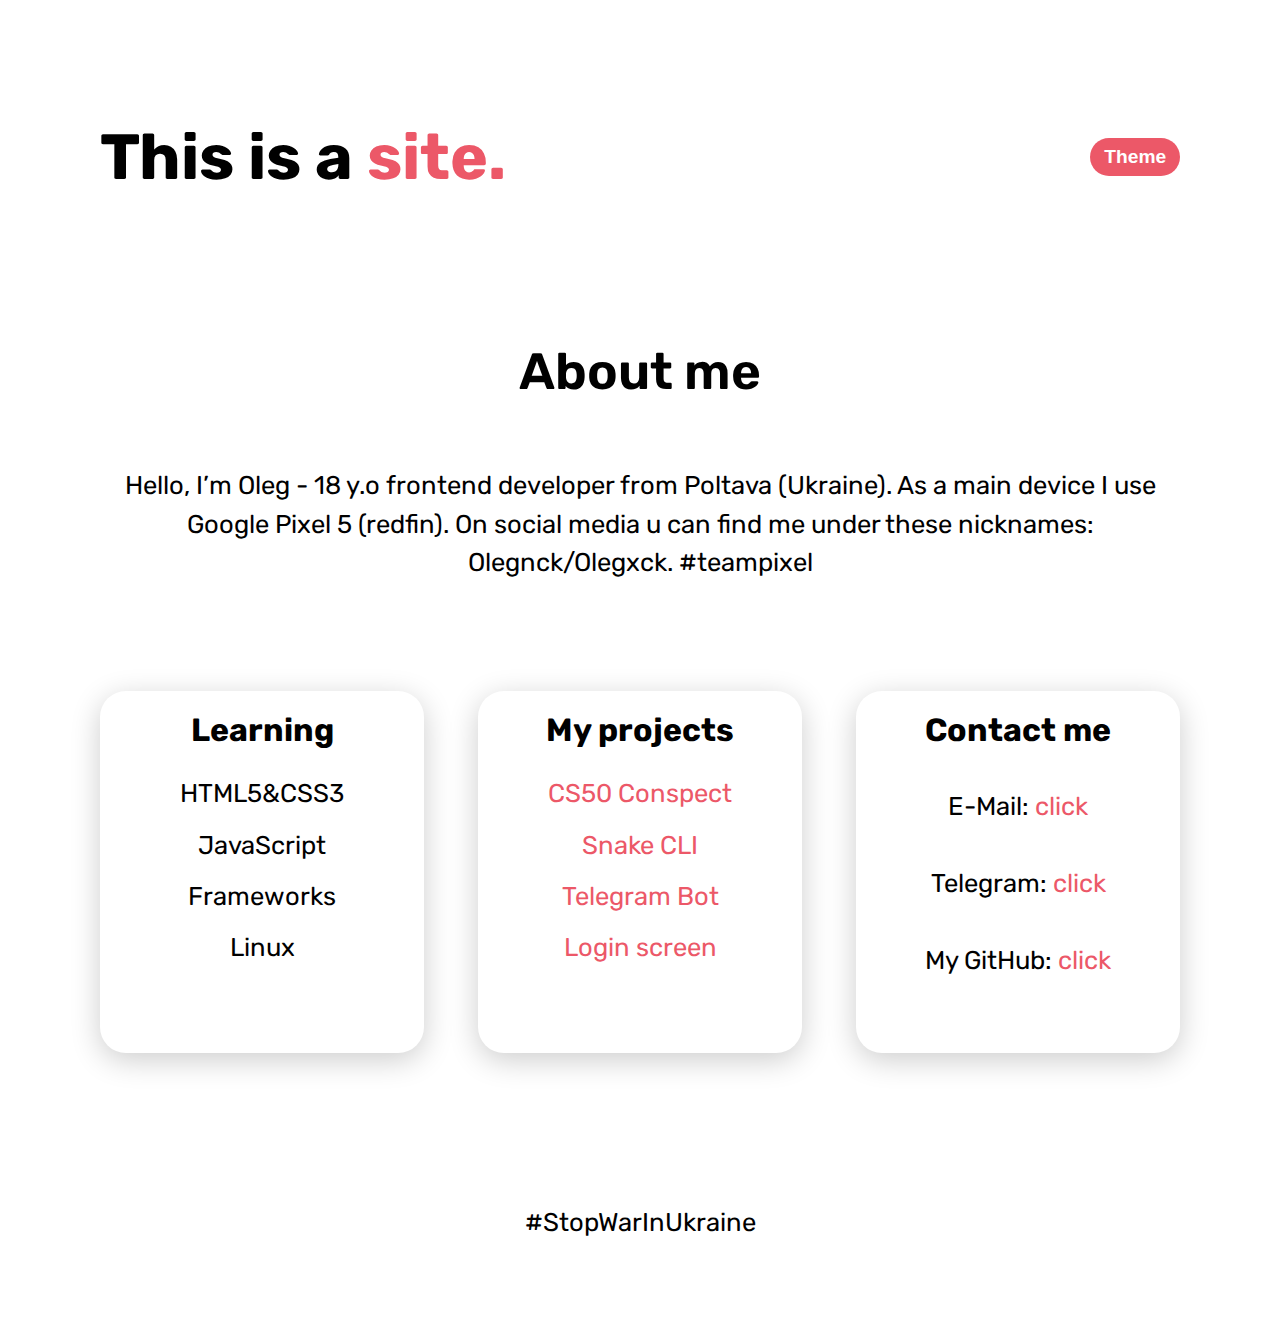
==== index.html @ e95a5b69 "Update index.html" ====
<!DOCTYPE html>
<html lang="en">
  <head>
    <meta charset="UTF-8" />
    <meta http-equiv="X-UA-Compatible" content="IE=edge" />
    <meta name="viewport" content="width=device-width, initial-scale=1.0" />
    <meta name="google-site-verification" content="4fWzYoLE6wLEbWc63FJfe3aUStuzif3n0cmiPHIBUHk" />

    <link rel="stylesheet" type="text/css" href="light.css" id="theme" />

    <title>Olegnck</title>
  </head>

  <body>
    <header class="hdr">
      <h1 class="title">This is a <span>site.</span></h1>
      <button id="switchMode">Theme</button>
    </header>
    <div class="wrapper">
        <div class="card__block">
          <img
            class="card__photo"
            src="https://i.ibb.co/Zd9RrZ0/avatar.jpg"
            alt="Olegxck"
          />
          <section class="card__about">
            <h2 class="card__title">About me</h2>
            <div class="card__text">
              Hello, I’m Oleg - 18 y.o frontend developer from Poltava (Ukraine). 
              As a main device I use Google Pixel 5 (redfin).
              On social media u can find me under these nicknames:
              Olegnck/Olegxck. #teampixel
            </div>
          </section>
          <div class="desc_1">
            <section class="card__learning">
              <h2 class="card__subtitle">Learning</h2>
              <ul class="card__list" id="html">
                <li>HTML5&CSS3</li>
                <li>JavaScript</li>
                <li>Frameworks</li>
                <li>Linux</li>
              </ul>
            </section>

            <section class="card__portfolio">
              <h2 class="card__subtitle">My projects</h2>
              <ul class="card__portfolio-list card__list">
                <li><a class="card__link"
                  target="_blank" href="https://olegnck404.github.io/cs50/idk/index.html">CS50 Conspect</a></li>
                <li><a class="card__link"
                  target="_blank" href="https://github.com/olegnck404/SnakeGame">Snake CLI</a></li>
                <li><a class="card__link"
                  target="_blank" href="https://github.com/olegnck404/telegram-bot-Python">Telegram Bot</a></li>
                <li><a class="card__link"
                  target="_blank" href="https://jsitor.com/esV1aa9Vs">Login screen</a></li>
              </ul>
            </section>
            <section class="card__contact">
              <h2 class="card__subtitle">Contact me</h2>

              <div class="card__text contact-text">
                E-Mail:
                <a
                  class="card__link"
                  target="_blank"
                  href="mailto:olegnckdev@gmail.com"
                  >click</a
                >
              </div>
              <div class="card__text contact-text">
                Telegram:
                <a
                  class="card__link"
                  target="_blank"
                  href="https://t.me/olegnck/"
                  >click</a
                >
              </div>
              <div class="card__text contact-text">
                My GitHub:
                <a
                  class="card__link"
                  target="_blank"
                  href="https://github.com/olegnck404/"
                  >click</a
                >
              </div>
            </section>
          </div>
          <p class="card__text war">#StopWarInUkraine</p>
        </div>
    </div>
    <script src="script.js"></script>
  </body>
</html>
---- light.css ----
@import url('https://fonts.googleapis.com/css2?family=Quicksand:wght@300;400;500;600;700&display=swap');
@import url('https://fonts.googleapis.com/css2?family=Rubik:wght@400;600;700&display=swap');

* {
   box-sizing: border-box;
}

body {
   padding: 0;
   margin: 0;
   background-color: #1c1c1c;
   font-family: 'Quicksand', sans-serif;
   line-height: 2;
   font-size: 20px;
   color: #fff;
}

.title {
   font-size: 40px;
   text-align: center;
}

.card__block {
   width: auto;
   height: auto;
   margin: 40px auto;
   padding: 50px;
   background-color: white;
   border-radius: 40px;
   box-shadow: 0 10px 100px #000;
   color: black;
   padding-bottom: 20px;
}

.card__photo {
   display: block;
   width: 200px;
   height: 200px;
   margin: 0 auto;
   border-radius: 50%;
   box-shadow: 0 0px 40px #000;
}

.card__title {
   font-size: 40px;
   text-align: center;
}

.card__text {
   font-size: 20px;
}


.card__subtitle {
   font-size: 25px;
   text-align: center;
}

.card__list {
   padding-left: 0;
   list-style-position: inside;
   font-size: 20px;
}


.card__link {
   color: #C8C8C8C8;
   text-decoration: none;
}

button {
   border-radius: 40px;
   background-color: #383838;
   color: white;
   border: none;
   height: 28px;
   width: 58px;
   display: block;
   margin: -17px auto;
}

.war {
   margin-top: 150px;
   text-align: center;
}

@media (min-width: 768px) {

   body {
      padding: 50px;
      margin: 0;
      font-family: 'Rubik', sans-serif;
      color: #000;
      background-color: #fff;
   }

   .hdr {
      display: flex;
      justify-content: space-between;
      padding: 0 50px;
   }

   .title {
      font-weight: 700;
      font-size: 5vw;
   }

   .title span {
      color: #EC5868;
   }

   .card__block {
      background-color: #fff;
      border-radius: 40px;
      box-shadow: none;
      color: rgb(0, 0, 0);
      padding-bottom: 0;
      -webkit-border-radius: 40px;
      -moz-border-radius: 40px;
      -ms-border-radius: 40px;
      -o-border-radius: 40px;
      margin-top: 0;
      padding-top: 15px;
   }

   .card__photo {
      display: none;
   }

   .card__title {
      font-weight: 600;
      font-size: 4vw;
   }

   .card__text {
      font-weight: 400;
      font-size: 2vw;
      line-height: 3vw;
      text-align: center;
   }

   .desc_1 {
      margin-top: 110px;
      display: flex;
      justify-content: space-around;

   }

   .card__learning,
   .card__contact,
   .card__portfolio {
      width: 33vw;
      height: auto;
      padding-bottom: 5%;
      box-shadow: 0px 7px 30px rgba(0, 0, 0, 0.2);
      border-radius: 26px;
      -webkit-border-radius: 26px;
      -moz-border-radius: 26px;
      -ms-border-radius: 26px;
      -o-border-radius: 26px;
      font-weight: 400;
      text-align: center;
      color: #000000;
      font-size: 2vw;
      line-height: 4vw;
   }

   .card__learning,
   .card__portfolio {
      margin-right: 5%;
   }

   .card__subtitle {
      font-weight: 700;
      line-height: 24px;
      font-size: 2.5vw;
   }

   .card__list {
      font-weight: 400;
      text-align: center;
      font-size: 2vw;
   }


   .card__link {
      color: #EC5868;
      text-decoration: none;
   }

   button {
      background: #EC5868;
      border-radius: 50px;
      font-weight: 600;
      font-size: 1.5vw;
      line-height: 18px;
      color: #ffffff;
      margin: auto 0;
      width: 7vw;
      height: 3vw;
      text-align: center;
   }

   .war {
      margin-top: 150px;
      text-align: center;
   }

   #html {
      list-style: none;
   }

   .contact-text {
      font-weight: 400;
      text-align: center;
      line-height: 6vw;
   }

   .card__portfolio-list {
      font-weight: 400;
      text-align: center;
      list-style: none;
   }
}
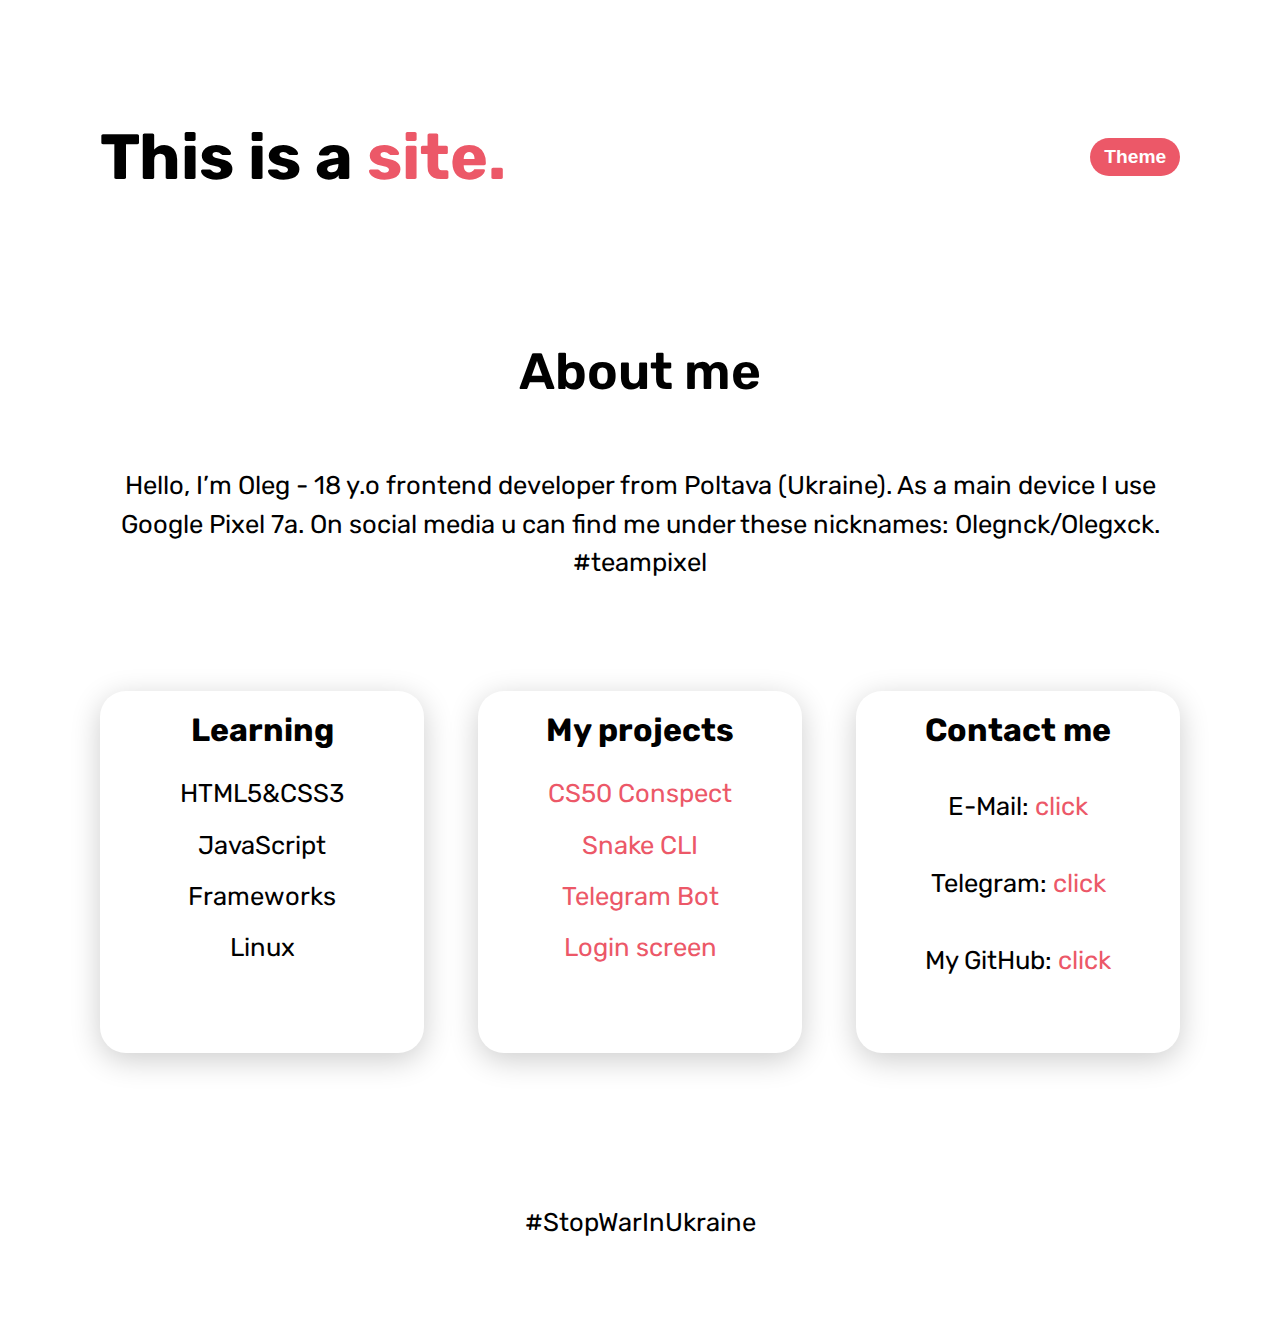
==== commit dad74bf1: "new device" ====
--- a/index.html
+++ b/index.html
@@ -27,7 +27,7 @@
             <h2 class="card__title">About me</h2>
             <div class="card__text">
               Hello, I’m Oleg - 18 y.o frontend developer from Poltava (Ukraine). 
-              As a main device I use Google Pixel 5 (redfin).
+              As a main device I use Google Pixel 7a.
               On social media u can find me under these nicknames:
               Olegnck/Olegxck. #teampixel
             </div>
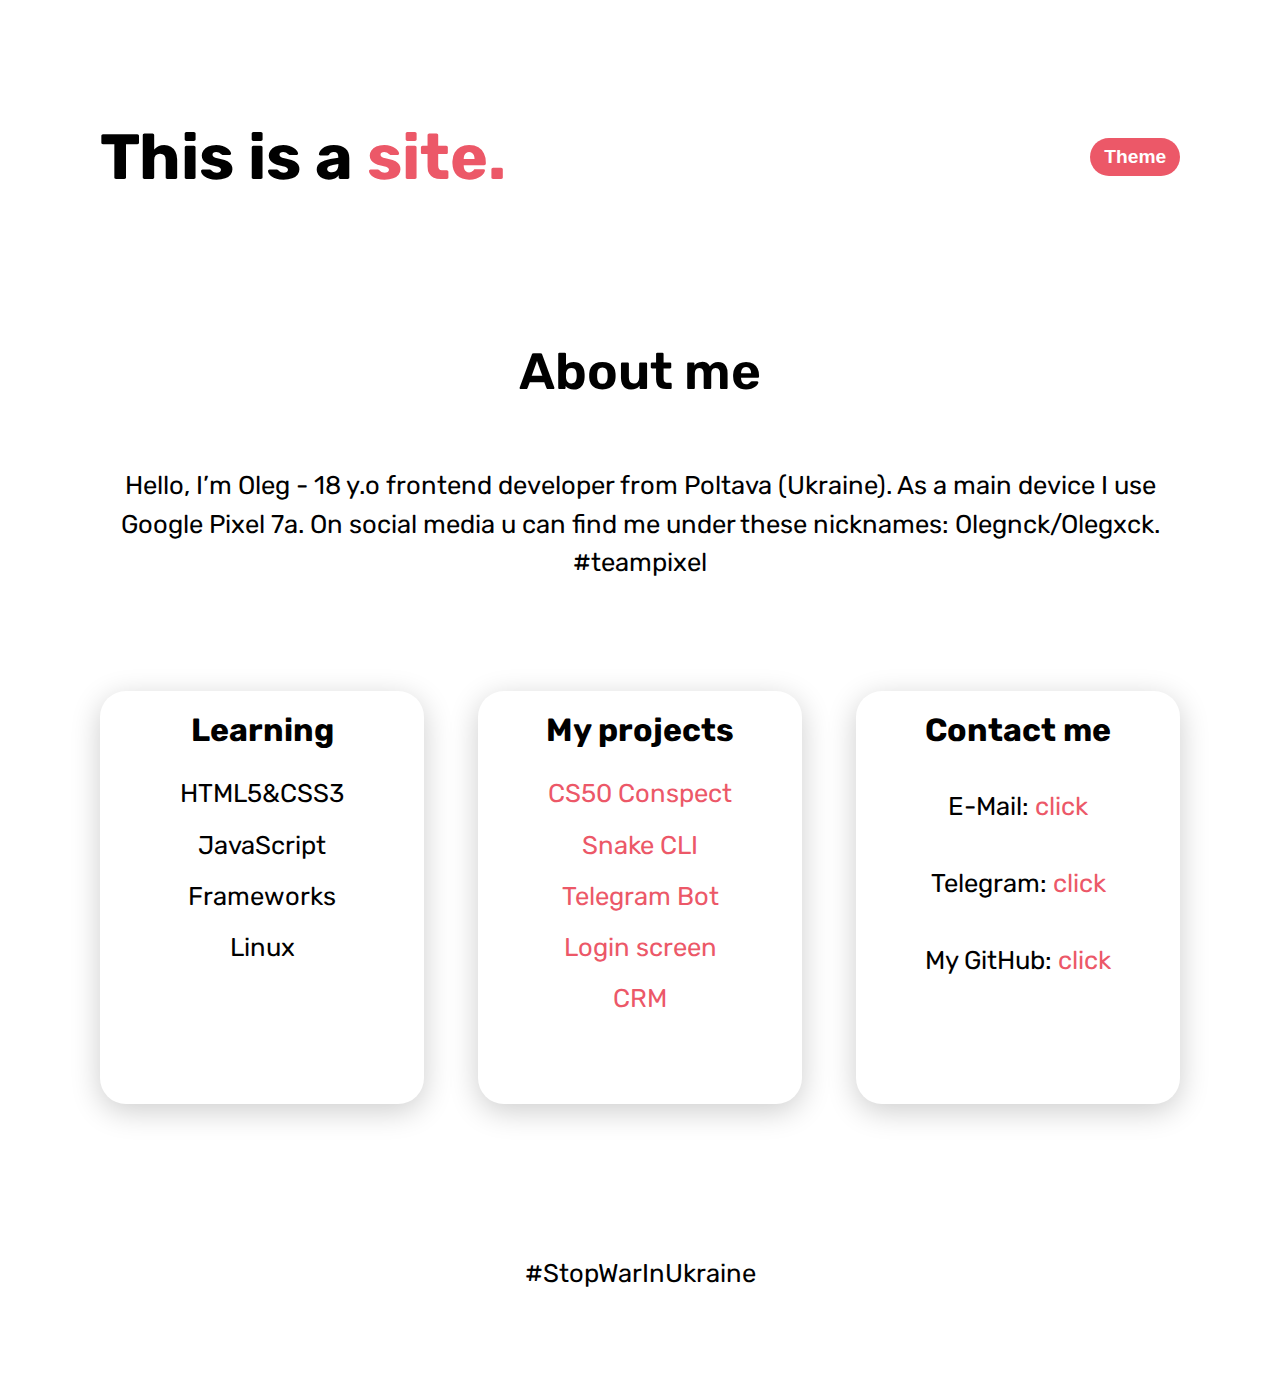
==== commit fe0e2b2a: "Update index.html" ====
--- a/index.html
+++ b/index.html
@@ -54,6 +54,8 @@
                   target="_blank" href="https://github.com/olegnck404/telegram-bot-Python">Telegram Bot</a></li>
                 <li><a class="card__link"
                   target="_blank" href="https://jsitor.com/esV1aa9Vs">Login screen</a></li>
+                <li><a class="card__link"
+                  target="_blank" href="https://olegnck404.github.io/crm/index.html">CRM</a></li>
               </ul>
             </section>
             <section class="card__contact">
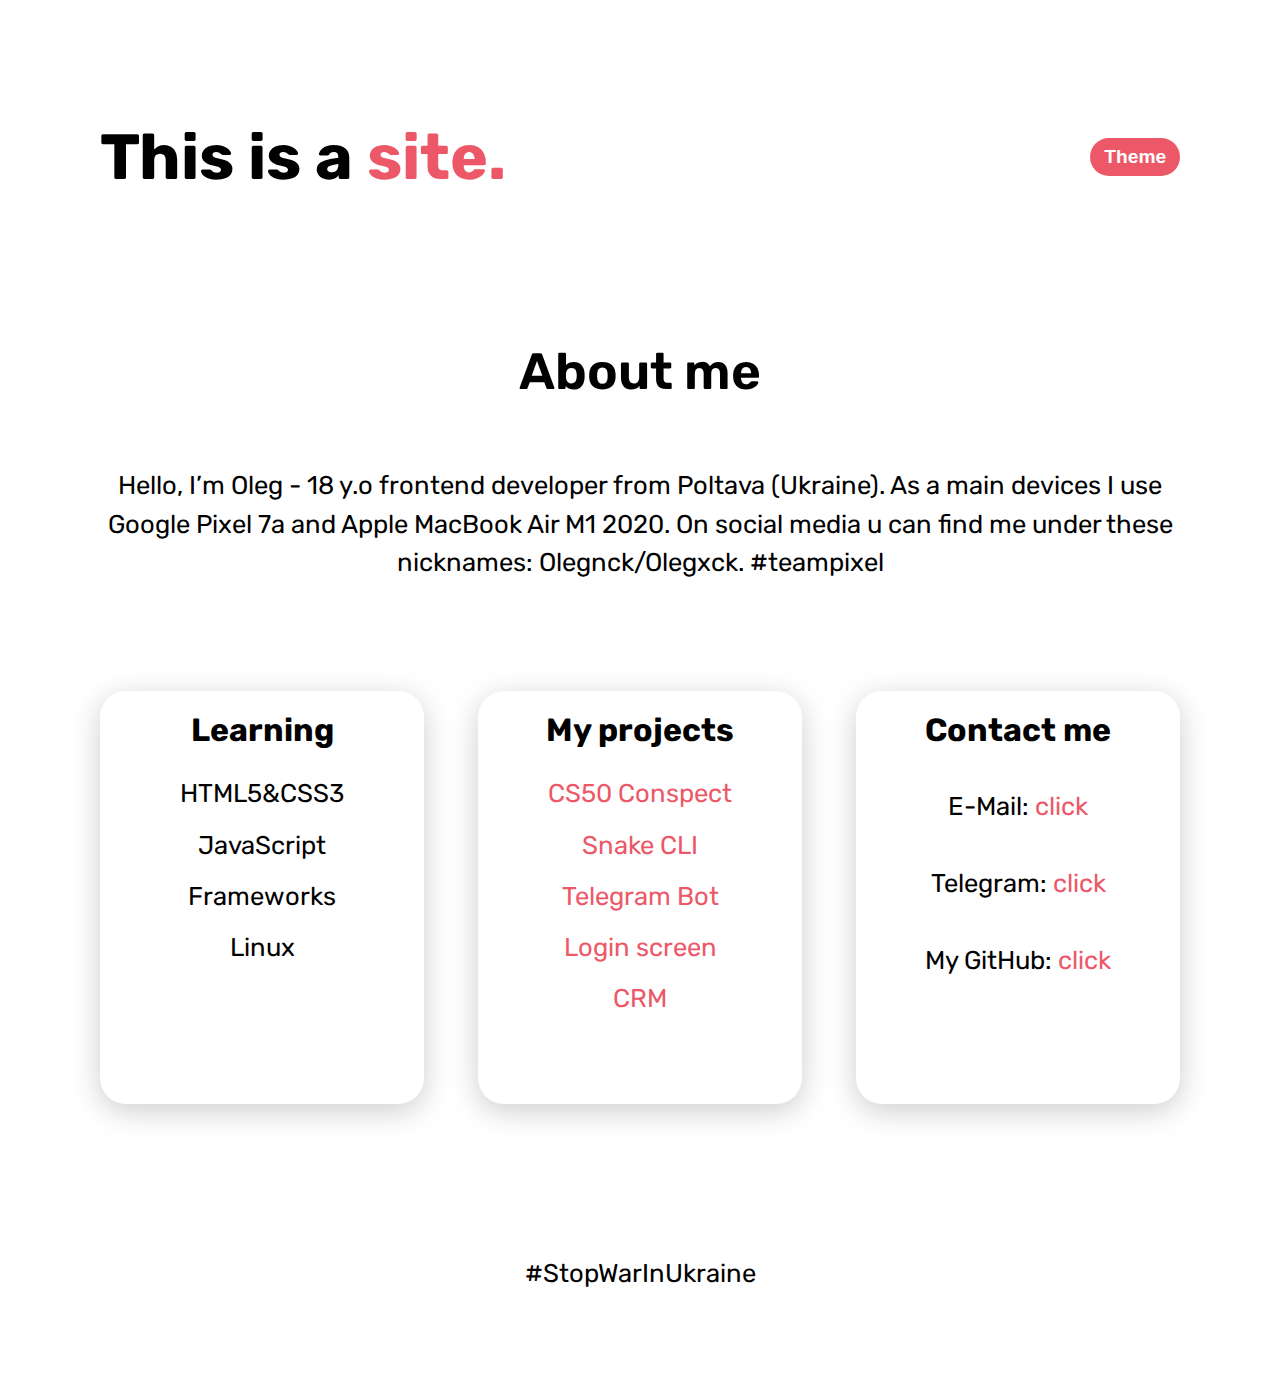
==== commit d680d829: "Update index.html" ====
--- a/index.html
+++ b/index.html
@@ -27,7 +27,7 @@
             <h2 class="card__title">About me</h2>
             <div class="card__text">
               Hello, I’m Oleg - 18 y.o frontend developer from Poltava (Ukraine). 
-              As a main device I use Google Pixel 7a.
+              As a main devices I use Google Pixel 7a and Apple MacBook Air M1 2020.
               On social media u can find me under these nicknames:
               Olegnck/Olegxck. #teampixel
             </div>
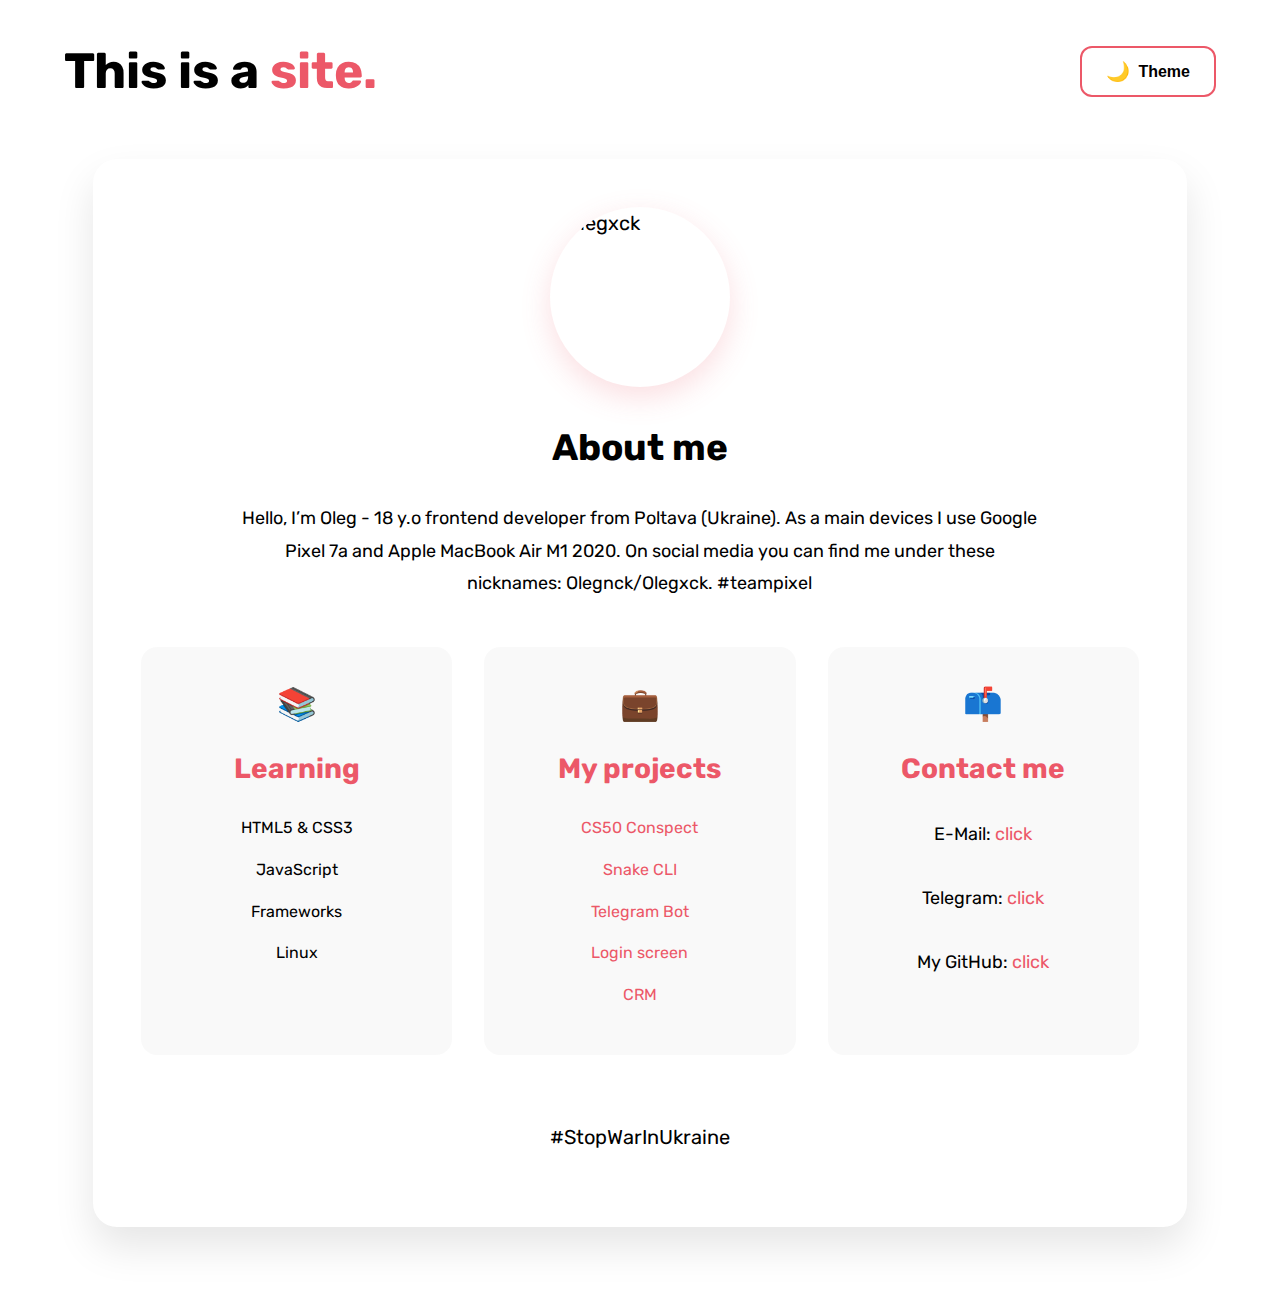
==== commit ce3d5f21: "Add files via upload" ====
--- a/index.html
+++ b/index.html
@@ -17,81 +17,60 @@
       <button id="switchMode">Theme</button>
     </header>
     <div class="wrapper">
-        <div class="card__block">
-          <img
-            class="card__photo"
-            src="https://i.ibb.co/Zd9RrZ0/avatar.jpg"
-            alt="Olegxck"
-          />
-          <section class="card__about">
-            <h2 class="card__title">About me</h2>
-            <div class="card__text">
-              Hello, I’m Oleg - 18 y.o frontend developer from Poltava (Ukraine). 
-              As a main devices I use Google Pixel 7a and Apple MacBook Air M1 2020.
-              On social media u can find me under these nicknames:
-              Olegnck/Olegxck. #teampixel
+      <div class="card__block">
+        <img
+          class="card__photo"
+          src="https://i.ibb.co/Zd9RrZ0/avatar.jpg"
+          alt="Olegxck"
+        />
+        <section class="card__about">
+          <h2 class="card__title">About me</h2>
+          <div class="card__text">
+            Hello, I’m Oleg - 18 y.o frontend developer from Poltava (Ukraine).
+            As a main devices I use Google Pixel 7a and Apple MacBook Air M1 2020.
+            On social media you can find me under these nicknames:
+            Olegnck/Olegxck. #teampixel
+          </div>
+        </section>
+        <div class="desc_1">
+          <section class="card__learning">
+            <h2 class="card__subtitle">Learning</h2>
+            <ul class="card__list" id="html">
+              <li>HTML5 & CSS3</li>
+              <li>JavaScript</li>
+              <li>Frameworks</li>
+              <li>Linux</li>
+            </ul>
+          </section>
+
+          <section class="card__portfolio">
+            <h2 class="card__subtitle">My projects</h2>
+            <ul class="card__portfolio-list card__list">
+              <li><a class="card__link" target="_blank" href="https://olegnck404.github.io/cs50/idk/index.html">CS50 Conspect</a></li>
+              <li><a class="card__link" target="_blank" href="https://github.com/olegnck404/SnakeGame">Snake CLI</a></li>
+              <li><a class="card__link" target="_blank" href="https://github.com/olegnck404/telegram-bot-Python">Telegram Bot</a></li>
+              <li><a class="card__link" target="_blank" href="https://jsitor.com/esV1aa9Vs">Login screen</a></li>
+              <li><a class="card__link" target="_blank" href="https://olegnck404.github.io/crm/index.html">CRM</a></li>
+            </ul>
+          </section>
+          <section class="card__contact">
+            <h2 class="card__subtitle">Contact me</h2>
+            <div class="card__text contact-text">
+              E-Mail:
+              <a class="card__link" target="_blank" href="mailto:olegnckdev@gmail.com">click</a>
+            </div>
+            <div class="card__text contact-text">
+              Telegram:
+              <a class="card__link" target="_blank" href="https://t.me/olegnck/">click</a>
+            </div>
+            <div class="card__text contact-text">
+              My GitHub:
+              <a class="card__link" target="_blank" href="https://github.com/olegnck404/">click</a>
             </div>
           </section>
-          <div class="desc_1">
-            <section class="card__learning">
-              <h2 class="card__subtitle">Learning</h2>
-              <ul class="card__list" id="html">
-                <li>HTML5&CSS3</li>
-                <li>JavaScript</li>
-                <li>Frameworks</li>
-                <li>Linux</li>
-              </ul>
-            </section>
-
-            <section class="card__portfolio">
-              <h2 class="card__subtitle">My projects</h2>
-              <ul class="card__portfolio-list card__list">
-                <li><a class="card__link"
-                  target="_blank" href="https://olegnck404.github.io/cs50/idk/index.html">CS50 Conspect</a></li>
-                <li><a class="card__link"
-                  target="_blank" href="https://github.com/olegnck404/SnakeGame">Snake CLI</a></li>
-                <li><a class="card__link"
-                  target="_blank" href="https://github.com/olegnck404/telegram-bot-Python">Telegram Bot</a></li>
-                <li><a class="card__link"
-                  target="_blank" href="https://jsitor.com/esV1aa9Vs">Login screen</a></li>
-                <li><a class="card__link"
-                  target="_blank" href="https://olegnck404.github.io/crm/index.html">CRM</a></li>
-              </ul>
-            </section>
-            <section class="card__contact">
-              <h2 class="card__subtitle">Contact me</h2>
-
-              <div class="card__text contact-text">
-                E-Mail:
-                <a
-                  class="card__link"
-                  target="_blank"
-                  href="mailto:olegnckdev@gmail.com"
-                  >click</a
-                >
-              </div>
-              <div class="card__text contact-text">
-                Telegram:
-                <a
-                  class="card__link"
-                  target="_blank"
-                  href="https://t.me/olegnck/"
-                  >click</a
-                >
-              </div>
-              <div class="card__text contact-text">
-                My GitHub:
-                <a
-                  class="card__link"
-                  target="_blank"
-                  href="https://github.com/olegnck404/"
-                  >click</a
-                >
-              </div>
-            </section>
-          </div>
-          <p class="card__text war">#StopWarInUkraine</p>
         </div>
+        <p class="card__text war">#StopWarInUkraine</p>
+      </div>
     </div>
     <script src="script.js"></script>
   </body>
--- a/light.css
+++ b/light.css
@@ -1,224 +1,352 @@
 @import url('https://fonts.googleapis.com/css2?family=Quicksand:wght@300;400;500;600;700&display=swap');
 @import url('https://fonts.googleapis.com/css2?family=Rubik:wght@400;600;700&display=swap');
 
+:root {
+  --primary-color: #EC5868;
+  --primary-hover: #d63d4d;
+  --background-light: #ffffff;
+  --background-dark: #1c1c1c;
+  --card-shadow: 0 20px 40px rgba(0, 0, 0, 0.1);
+  --transition-speed: 0.3s;
+  --font-min: 16;
+  --font-max: 20;
+  --viewport-min: 320;
+  --viewport-max: 1200;
+}
+
 * {
-   box-sizing: border-box;
+  box-sizing: border-box;
+  margin: 0;
+  padding: 0;
 }
 
 body {
-   padding: 0;
-   margin: 0;
-   background-color: #1c1c1c;
-   font-family: 'Quicksand', sans-serif;
-   line-height: 2;
-   font-size: 20px;
-   color: #fff;
+  padding: 0;
+  margin: 0;
+  background-color: var(--background-dark);
+  font-family: 'Quicksand', sans-serif;
+  line-height: 1.6;
+  font-size: clamp(1rem, calc(0.875rem + 0.5vw), 1.25rem);
+  color: #fff;
+  transition: all var(--transition-speed) ease-in-out;
+}
+
+.hdr {
+  position: relative;
+  width: 100%;
+  display: flex;
+  justify-content: space-between;
+  align-items: center;
+  padding: 1.5rem 2rem;
+  margin-bottom: 2rem;
 }
 
 .title {
-   font-size: 40px;
-   text-align: center;
-}
-
+  font-size: clamp(2rem, calc(1.5rem + 2vw), 3.5rem);
+  text-align: center;
+  margin: 0;
+  animation: fadeInDown 1s ease-in-out;
+}
+
+button {
+   position: relative;
+   border-radius: 12px;
+   padding: 0.75rem 1.5rem;
+   background-color: transparent;
+   color: var(--text-color);
+   border: 2px solid var(--primary-color);
+   cursor: pointer;
+   display: flex;
+   align-items: center;
+   gap: 0.5rem;
+   font-size: clamp(0.875rem, calc(0.75rem + 0.5vw), 1rem);
+   font-weight: 600;
+   overflow: hidden;
+   transition: all 0.4s cubic-bezier(0.4, 0, 0.2, 1);
+   z-index: 1;
+ }
+ 
+ button::before {
+   content: '🌙';
+   font-size: 1.2em;
+   transition: transform 0.4s cubic-bezier(0.4, 0, 0.2, 1);
+ }
+ 
+ button::after {
+   content: '';
+   position: absolute;
+   top: 0;
+   left: 0;
+   width: 100%;
+   height: 100%;
+   background-color: var(--primary-color);
+   transform: scaleX(0);
+   transform-origin: right;
+   transition: transform 0.4s cubic-bezier(0.4, 0, 0.2, 1);
+   z-index: -1;
+ }
+ 
+ button:hover {
+   color: var(--text-color);
+   border-color: var(--primary-hover);
+   box-shadow: 0 5px 15px rgba(236, 88, 104, 0.2);
+ }
+ 
+ button:hover::before {
+   transform: rotate(360deg);
+ }
+ 
+ button:hover::after {
+   transform: scaleX(1);
+   transform-origin: left;
+ }
+ 
+ button:active {
+   transform: scale(0.95);
+ }
+ 
+ /* [Rest of the CSS remains the same] */
 .card__block {
-   width: auto;
-   height: auto;
-   margin: 40px auto;
-   padding: 50px;
-   background-color: white;
-   border-radius: 40px;
-   box-shadow: 0 10px 100px #000;
-   color: black;
-   padding-bottom: 20px;
+  width: 90%;
+  max-width: 1200px;
+  margin: 3rem auto;
+  padding: 2rem;
+  background-color: var(--background-light);
+  border-radius: 24px;
+  box-shadow: var(--card-shadow);
+  color: black;
+  animation: slideUp 1s ease-in-out;
+  overflow: hidden;
 }
 
 .card__photo {
-   display: block;
-   width: 200px;
-   height: 200px;
-   margin: 0 auto;
-   border-radius: 50%;
-   box-shadow: 0 0px 40px #000;
+  display: block;
+  width: 180px;
+  height: 180px;
+  margin: 0 auto 2rem;
+  border-radius: 50%;
+  box-shadow: 0 10px 30px rgba(236, 88, 104, 0.2);
+  transition: transform var(--transition-speed) ease;
+}
+
+.card__photo:hover {
+  transform: scale(1.05);
 }
 
 .card__title {
-   font-size: 40px;
-   text-align: center;
+  font-size: clamp(1.75rem, calc(1.5rem + 1vw), 2.5rem);
+  text-align: center;
+  margin-bottom: 1.5rem;
+  animation: fadeIn 0.8s ease-in-out;
 }
 
 .card__text {
-   font-size: 20px;
-}
-
+  font-size: clamp(0.875rem, calc(0.75rem + 0.5vw), 1.125rem);
+  margin-bottom: 1.5rem;
+  text-align: center;
+  line-height: 1.8;
+  max-width: 800px;
+  margin-left: auto;
+  margin-right: auto;
+  animation: fadeIn 1s ease-in-out;
+}
+
+.desc_1 {
+  display: grid;
+  grid-template-columns: repeat(auto-fit, minmax(280px, 1fr));
+  gap: 2rem;
+  margin-top: 3rem;
+  animation: fadeIn 1.2s ease-in-out;
+}
+
+.card__learning,
+.card__contact,
+.card__portfolio {
+  background-color: rgba(248, 248, 248, 0.8);
+  padding: 2rem;
+  border-radius: 16px;
+  height: 100%;
+  display: flex;
+  flex-direction: column;
+  justify-content: flex-start;
+  transition: transform var(--transition-speed) ease, box-shadow var(--transition-speed) ease;
+}
+
+.card__learning::before,
+.card__contact::before,
+.card__portfolio::before {
+  font-size: 2rem;
+  margin-bottom: 1rem;
+  display: block;
+  text-align: center;
+}
+
+.card__learning::before {
+  content: '📚';
+}
+
+.card__contact::before {
+  content: '📫';
+}
+
+.card__portfolio::before {
+  content: '💼';
+}
+
+.card__learning:hover,
+.card__contact:hover,
+.card__portfolio:hover {
+  transform: translateY(-5px);
+  box-shadow: 0 10px 20px rgba(0, 0, 0, 0.1);
+}
 
 .card__subtitle {
-   font-size: 25px;
-   text-align: center;
+  font-size: clamp(1.25rem, calc(1rem + 1vw), 1.75rem);
+  text-align: center;
+  margin-bottom: 1.5rem;
+  color: var(--primary-color);
 }
 
 .card__list {
-   padding-left: 0;
-   list-style-position: inside;
-   font-size: 20px;
-}
-
+  list-style-type: none;
+  padding: 0;
+  margin: 0;
+  font-size: clamp(0.875rem, calc(0.75rem + 0.5vw), 1rem);
+  text-align: center;
+}
+
+.card__list li {
+  margin-bottom: 1rem;
+  transition: transform var(--transition-speed) ease;
+}
 
 .card__link {
-   color: #C8C8C8C8;
-   text-decoration: none;
-}
-
-button {
-   border-radius: 40px;
-   background-color: #383838;
-   color: white;
-   border: none;
-   height: 28px;
-   width: 58px;
-   display: block;
-   margin: -17px auto;
+  color: var(--primary-color);
+  text-decoration: none;
+  transition: all var(--transition-speed) ease;
+  position: relative;
+  padding: 0.25rem 0;
 }
 
 .war {
-   margin-top: 150px;
-   text-align: center;
+  margin-top: 4rem;
+  text-align: center;
+  font-size: clamp(1rem, calc(0.875rem + 0.5vw), 1.25rem);
+  animation: pulse 2s infinite;
+}
+
+.contact-text {
+  line-height: 2.2;
 }
 
 @media (min-width: 768px) {
-
-   body {
-      padding: 50px;
-      margin: 0;
-      font-family: 'Rubik', sans-serif;
-      color: #000;
-      background-color: #fff;
-   }
-
-   .hdr {
-      display: flex;
-      justify-content: space-between;
-      padding: 0 50px;
-   }
-
-   .title {
-      font-weight: 700;
-      font-size: 5vw;
-   }
-
-   .title span {
-      color: #EC5868;
-   }
-
-   .card__block {
-      background-color: #fff;
-      border-radius: 40px;
-      box-shadow: none;
-      color: rgb(0, 0, 0);
-      padding-bottom: 0;
-      -webkit-border-radius: 40px;
-      -moz-border-radius: 40px;
-      -ms-border-radius: 40px;
-      -o-border-radius: 40px;
-      margin-top: 0;
-      padding-top: 15px;
-   }
-
-   .card__photo {
-      display: none;
-   }
-
-   .card__title {
-      font-weight: 600;
-      font-size: 4vw;
-   }
-
-   .card__text {
-      font-weight: 400;
-      font-size: 2vw;
-      line-height: 3vw;
-      text-align: center;
-   }
-
-   .desc_1 {
-      margin-top: 110px;
-      display: flex;
-      justify-content: space-around;
-
-   }
-
-   .card__learning,
-   .card__contact,
-   .card__portfolio {
-      width: 33vw;
-      height: auto;
-      padding-bottom: 5%;
-      box-shadow: 0px 7px 30px rgba(0, 0, 0, 0.2);
-      border-radius: 26px;
-      -webkit-border-radius: 26px;
-      -moz-border-radius: 26px;
-      -ms-border-radius: 26px;
-      -o-border-radius: 26px;
-      font-weight: 400;
-      text-align: center;
-      color: #000000;
-      font-size: 2vw;
-      line-height: 4vw;
-   }
-
-   .card__learning,
-   .card__portfolio {
-      margin-right: 5%;
-   }
-
-   .card__subtitle {
-      font-weight: 700;
-      line-height: 24px;
-      font-size: 2.5vw;
-   }
-
-   .card__list {
-      font-weight: 400;
-      text-align: center;
-      font-size: 2vw;
-   }
-
-
-   .card__link {
-      color: #EC5868;
-      text-decoration: none;
-   }
-
-   button {
-      background: #EC5868;
-      border-radius: 50px;
-      font-weight: 600;
-      font-size: 1.5vw;
-      line-height: 18px;
-      color: #ffffff;
-      margin: auto 0;
-      width: 7vw;
-      height: 3vw;
-      text-align: center;
-   }
-
-   .war {
-      margin-top: 150px;
-      text-align: center;
-   }
-
-   #html {
-      list-style: none;
-   }
-
-   .contact-text {
-      font-weight: 400;
-      text-align: center;
-      line-height: 6vw;
-   }
-
-   .card__portfolio-list {
-      font-weight: 400;
-      text-align: center;
-      list-style: none;
-   }
-}
+  body {
+    padding: 2rem;
+    font-family: 'Rubik', sans-serif;
+    color: #000;
+    background-color: var(--background-light);
+  }
+
+  .hdr {
+    padding: 0 2rem;
+    margin-bottom: 3rem;
+  }
+
+  .title {
+    font-weight: 700;
+  }
+
+  .title span {
+    color: var(--primary-color);
+    position: relative;
+  }
+
+  .title span:after {
+    content: '';
+    position: absolute;
+    width: 100%;
+    height: 3px;
+    bottom: -5px;
+    left: 0;
+    background-color: var(--primary-color);
+    transform: scaleX(0);
+    transition: transform var(--transition-speed) ease;
+  }
+
+  .title:hover span:after {
+    transform: scaleX(1);
+  }
+
+  .card__block {
+    padding: 3rem;
+  }
+
+  .desc_1 {
+    grid-template-columns: repeat(3, 1fr);
+    gap: 2rem;
+  }
+}
+
+@media (max-width: 768px) {
+  .hdr {
+    flex-direction: column;
+    gap: 1rem;
+    padding: 1rem;
+  }
+
+  button {
+    padding: 0.5rem 1rem;
+  }
+
+  .card__subtitle::before {
+    font-size: 1.5rem;
+  }
+}
+
+@media (max-width: 480px) {
+  .card__block {
+    padding: 1.5rem;
+  }
+}
+
+@keyframes fadeIn {
+  from { opacity: 0; }
+  to { opacity: 1; }
+}
+
+@keyframes fadeInDown {
+  from {
+    opacity: 0;
+    transform: translateY(-20px);
+  }
+  to {
+    opacity: 1;
+    transform: translateY(0);
+  }
+}
+
+@keyframes slideUp {
+  from {
+    opacity: 0;
+    transform: translateY(40px);
+  }
+  to {
+    opacity: 1;
+    transform: translateY(0);
+  }
+}
+
+@keyframes pulse {
+  0% { opacity: 1; }
+  50% { opacity: 0.7; }
+  100% { opacity: 1; }
+}
+
+@media (prefers-reduced-motion: reduce) {
+  * {
+    animation-duration: 0.01ms !important;
+    animation-iteration-count: 1 !important;
+    transition-duration: 0.01ms !important;
+    scroll-behavior: auto !important;
+  }
+}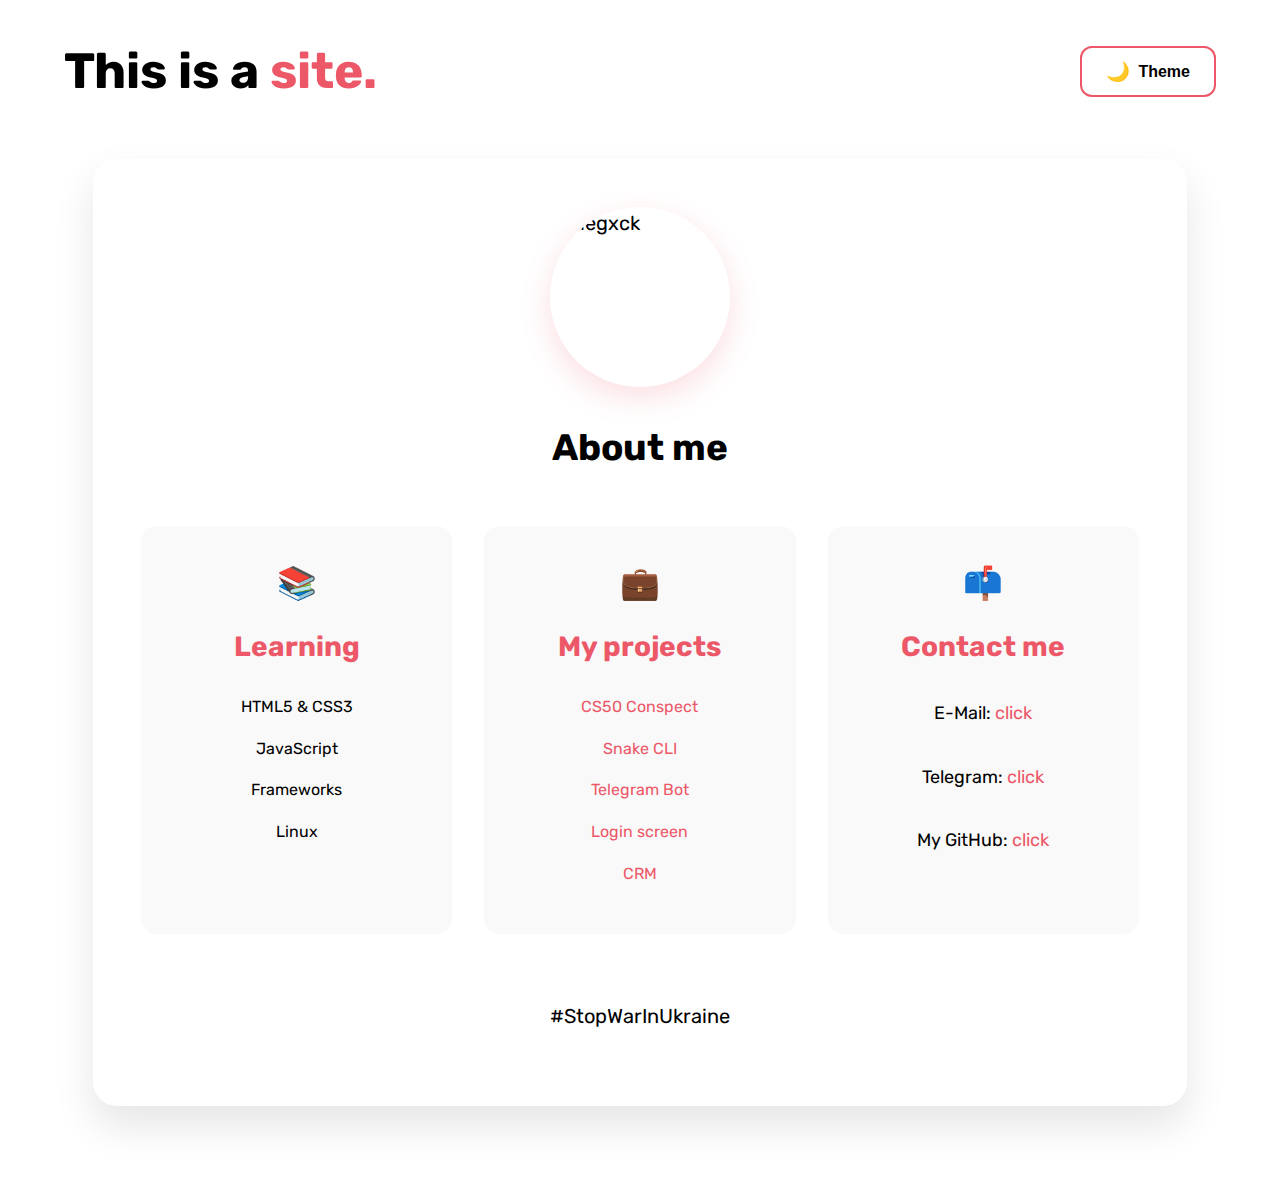
==== commit 59ea0492: "Add files via upload" ====
--- a/index.html
+++ b/index.html
@@ -5,7 +5,14 @@
     <meta http-equiv="X-UA-Compatible" content="IE=edge" />
     <meta name="viewport" content="width=device-width, initial-scale=1.0" />
     <meta name="google-site-verification" content="4fWzYoLE6wLEbWc63FJfe3aUStuzif3n0cmiPHIBUHk" />
-
+    <meta name="description" content="Frontend Developer Portfolio - Oleg from Ukraine">
+    <meta property="og:title" content="Olegnck - Frontend Developer">
+    <meta property="og:description" content="Portfolio website of Oleg - Frontend Developer from Ukraine">
+    <meta property="og:image" content="https://i.ibb.co/Zd9RrZ0/avatar.jpg">
+    <meta property="og:url" content="https://olegnck404.github.io/">
+    <meta name="twitter:card" content="summary_large_image">
+    <link rel="preload" href="light.css" as="style">
+    <link rel="preload" href="dark.css" as="style">
     <link rel="stylesheet" type="text/css" href="light.css" id="theme" />
 
     <title>Olegnck</title>
@@ -26,11 +33,6 @@
         <section class="card__about">
           <h2 class="card__title">About me</h2>
           <div class="card__text">
-            Hello, I’m Oleg - 18 y.o frontend developer from Poltava (Ukraine).
-            As a main devices I use Google Pixel 7a and Apple MacBook Air M1 2020.
-            On social media you can find me under these nicknames:
-            Olegnck/Olegxck. #teampixel
-          </div>
         </section>
         <div class="desc_1">
           <section class="card__learning">
--- a/dark.css
+++ b/dark.css
@@ -0,0 +1,362 @@
+@import url('https://fonts.googleapis.com/css2?family=Quicksand:wght@300;400;500;600;700&display=swap');
+@import url('https://fonts.googleapis.com/css2?family=Rubik:wght@400;600;700&display=swap');
+
+:root {
+  --primary-color: #EC5868;
+  --primary-hover: #d63d4d;
+  --background-dark: #1c1c1c;
+  --card-bg: #2a2a2a;
+  --text-color: #ffffff;
+  --text-secondary: #b3b3b3;
+  --card-shadow: 0 20px 40px rgba(0, 0, 0, 0.3);
+  --transition-speed: 0.3s;
+  --font-min: 16;
+  --font-max: 20;
+  --viewport-min: 320;
+  --viewport-max: 1200;
+}
+
+* {
+  box-sizing: border-box;
+  margin: 0;
+  padding: 0;
+}
+
+body {
+  padding: 0;
+  margin: 0;
+  background-color: var(--background-dark);
+  font-family: 'Quicksand', sans-serif;
+  line-height: 1.6;
+  font-size: clamp(1rem, calc(0.875rem + 0.5vw), 1.25rem);
+  color: var(--text-color);
+  transition: all var(--transition-speed) ease-in-out;
+}
+
+.hdr {
+  position: relative;
+  width: 100%;
+  display: flex;
+  justify-content: space-between;
+  align-items: center;
+  padding: 1.5rem 2rem;
+  margin-bottom: 2rem;
+}
+
+.title {
+  font-size: clamp(2rem, calc(1.5rem + 2vw), 3.5rem);
+  text-align: center;
+  margin: 0;
+  animation: fadeInDown 1s ease-in-out;
+  color: var(--text-color);
+}
+
+button {
+   position: relative;
+   border-radius: 12px;
+   padding: 0.75rem 1.5rem;
+   background-color: transparent;
+   color: var(--text-color);
+   border: 2px solid var(--primary-color);
+   cursor: pointer;
+   display: flex;
+   align-items: center;
+   gap: 0.5rem;
+   font-size: clamp(0.875rem, calc(0.75rem + 0.5vw), 1rem);
+   font-weight: 600;
+   overflow: hidden;
+   transition: all 0.4s cubic-bezier(0.4, 0, 0.2, 1);
+   z-index: 1;
+ }
+ 
+ button::before {
+   content: '🌙';
+   font-size: 1.2em;
+   transition: transform 0.4s cubic-bezier(0.4, 0, 0.2, 1);
+ }
+ 
+ button::after {
+   content: '';
+   position: absolute;
+   top: 0;
+   left: 0;
+   width: 100%;
+   height: 100%;
+   background-color: var(--primary-color);
+   transform: scaleX(0);
+   transform-origin: right;
+   transition: transform 0.4s cubic-bezier(0.4, 0, 0.2, 1);
+   z-index: -1;
+ }
+ 
+ button:hover {
+   color: var(--text-color);
+   border-color: var(--primary-hover);
+   box-shadow: 0 5px 15px rgba(236, 88, 104, 0.2);
+ }
+ 
+ button:hover::before {
+   transform: rotate(360deg);
+ }
+ 
+ button:hover::after {
+   transform: scaleX(1);
+   transform-origin: left;
+ }
+ 
+ button:active {
+   transform: scale(0.95);
+ }
+ 
+ /* [Rest of the CSS remains the same] */
+.card__block {
+  width: 90%;
+  max-width: 1200px;
+  margin: 3rem auto;
+  padding: 2rem;
+  background-color: var(--card-bg);
+  border-radius: 24px;
+  box-shadow: var(--card-shadow);
+  color: var(--text-color);
+  animation: slideUp 1s ease-in-out;
+  overflow: hidden;
+}
+
+.card__photo {
+  display: block;
+  width: 180px;
+  height: 180px;
+  margin: 0 auto 2rem;
+  border-radius: 50%;
+  box-shadow: 0 4px 20px rgba(0, 0, 0, 0.5), 
+              0 2px 8px rgba(236, 88, 104, 0.15);
+  transition: transform var(--transition-speed) ease, 
+              box-shadow var(--transition-speed) ease;
+}
+
+.card__photo:hover {
+  transform: scale(1.05);
+  box-shadow: 0 6px 25px rgba(0, 0, 0, 0.6), 
+              0 3px 12px rgba(236, 88, 104, 0.2);
+}
+
+.card__title {
+  font-size: clamp(1.75rem, calc(1.5rem + 1vw), 2.5rem);
+  text-align: center;
+  margin-bottom: 1.5rem;
+  animation: fadeIn 0.8s ease-in-out;
+  color: var(--text-color);
+}
+
+.card__text {
+  font-size: clamp(0.875rem, calc(0.75rem + 0.5vw), 1.125rem);
+  margin-bottom: 1.5rem;
+  text-align: center;
+  line-height: 1.8;
+  max-width: 800px;
+  margin-left: auto;
+  margin-right: auto;
+  animation: fadeIn 1s ease-in-out;
+  color: var(--text-secondary);
+}
+
+.desc_1 {
+  display: grid;
+  grid-template-columns: repeat(auto-fit, minmax(280px, 1fr));
+  gap: 2rem;
+  margin-top: 3rem;
+  animation: fadeIn 1.2s ease-in-out;
+}
+
+.card__learning,
+.card__contact,
+.card__portfolio {
+  background-color: rgba(42, 42, 42, 0.8);
+  padding: 2rem;
+  border-radius: 16px;
+  height: 100%;
+  display: flex;
+  flex-direction: column;
+  justify-content: flex-start;
+  transition: transform var(--transition-speed) ease, box-shadow var(--transition-speed) ease;
+}
+
+.card__learning::before,
+.card__contact::before,
+.card__portfolio::before {
+  font-size: 2rem;
+  margin-bottom: 1rem;
+  display: block;
+  text-align: center;
+}
+
+.card__learning::before {
+  content: '📚';
+}
+
+.card__contact::before {
+  content: '📫';
+}
+
+.card__portfolio::before {
+  content: '💼';
+}
+
+.card__learning:hover,
+.card__contact:hover,
+.card__portfolio:hover {
+  transform: translateY(-5px);
+  box-shadow: 0 10px 20px rgba(0, 0, 0, 0.2);
+}
+
+.card__subtitle {
+  font-size: clamp(1.25rem, calc(1rem + 1vw), 1.75rem);
+  text-align: center;
+  margin-bottom: 1.5rem;
+  color: var(--primary-color);
+}
+
+.card__list {
+  list-style-type: none;
+  padding: 0;
+  margin: 0;
+  font-size: clamp(0.875rem, calc(0.75rem + 0.5vw), 1rem);
+  text-align: center;
+  color: var(--text-secondary);
+}
+
+.card__list li {
+  margin-bottom: 1rem;
+  transition: transform var(--transition-speed) ease;
+}
+
+.card__link {
+  color: var(--primary-color);
+  text-decoration: none;
+  transition: all var(--transition-speed) ease;
+  position: relative;
+  padding: 0.25rem 0;
+}
+
+.war {
+  margin-top: 4rem;
+  text-align: center;
+  font-size: clamp(1rem, calc(0.875rem + 0.5vw), 1.25rem);
+  animation: pulse 2s infinite;
+  color: var(--text-secondary);
+}
+
+.contact-text {
+  line-height: 2.2;
+  color: var(--text-secondary);
+}
+
+@media (min-width: 768px) {
+  body {
+    padding: 2rem;
+    font-family: 'Rubik', sans-serif;
+  }
+
+  .hdr {
+    padding: 0 2rem;
+    margin-bottom: 3rem;
+  }
+
+  .title {
+    font-weight: 700;
+  }
+
+  .title span {
+    color: var(--primary-color);
+    position: relative;
+  }
+
+  .title span:after {
+    content: '';
+    position: absolute;
+    width: 100%;
+    height: 3px;
+    bottom: -5px;
+    left: 0;
+    background-color: var(--primary-color);
+    transform: scaleX(0);
+    transition: transform var(--transition-speed) ease;
+  }
+
+  .title:hover span:after {
+    transform: scaleX(1);
+  }
+
+  .card__block {
+    padding: 3rem;
+  }
+
+  .desc_1 {
+    grid-template-columns: repeat(3, 1fr);
+    gap: 2rem;
+  }
+}
+
+@media (max-width: 768px) {
+  .hdr {
+    flex-direction: column;
+    gap: 1rem;
+    padding: 1rem;
+  }
+
+  button {
+    padding: 0.5rem 1rem;
+  }
+
+  .card__subtitle::before {
+    font-size: 1.5rem;
+  }
+}
+
+@media (max-width: 480px) {
+  .card__block {
+    padding: 1.5rem;
+  }
+}
+
+@keyframes fadeIn {
+  from { opacity: 0; }
+  to { opacity: 1; }
+}
+
+@keyframes fadeInDown {
+  from {
+    opacity: 0;
+    transform: translateY(-20px);
+  }
+  to {
+    opacity: 1;
+    transform: translateY(0);
+  }
+}
+
+@keyframes slideUp {
+  from {
+    opacity: 0;
+    transform: translateY(40px);
+  }
+  to {
+    opacity: 1;
+    transform: translateY(0);
+  }
+}
+
+@keyframes pulse {
+  0% { opacity: 1; }
+  50% { opacity: 0.7; }
+  100% { opacity: 1; }
+}
+
+@media (prefers-reduced-motion: reduce) {
+  * {
+    animation-duration: 0.01ms !important;
+    animation-iteration-count: 1 !important;
+    transition-duration: 0.01ms !important;
+    scroll-behavior: auto !important;
+  }
+}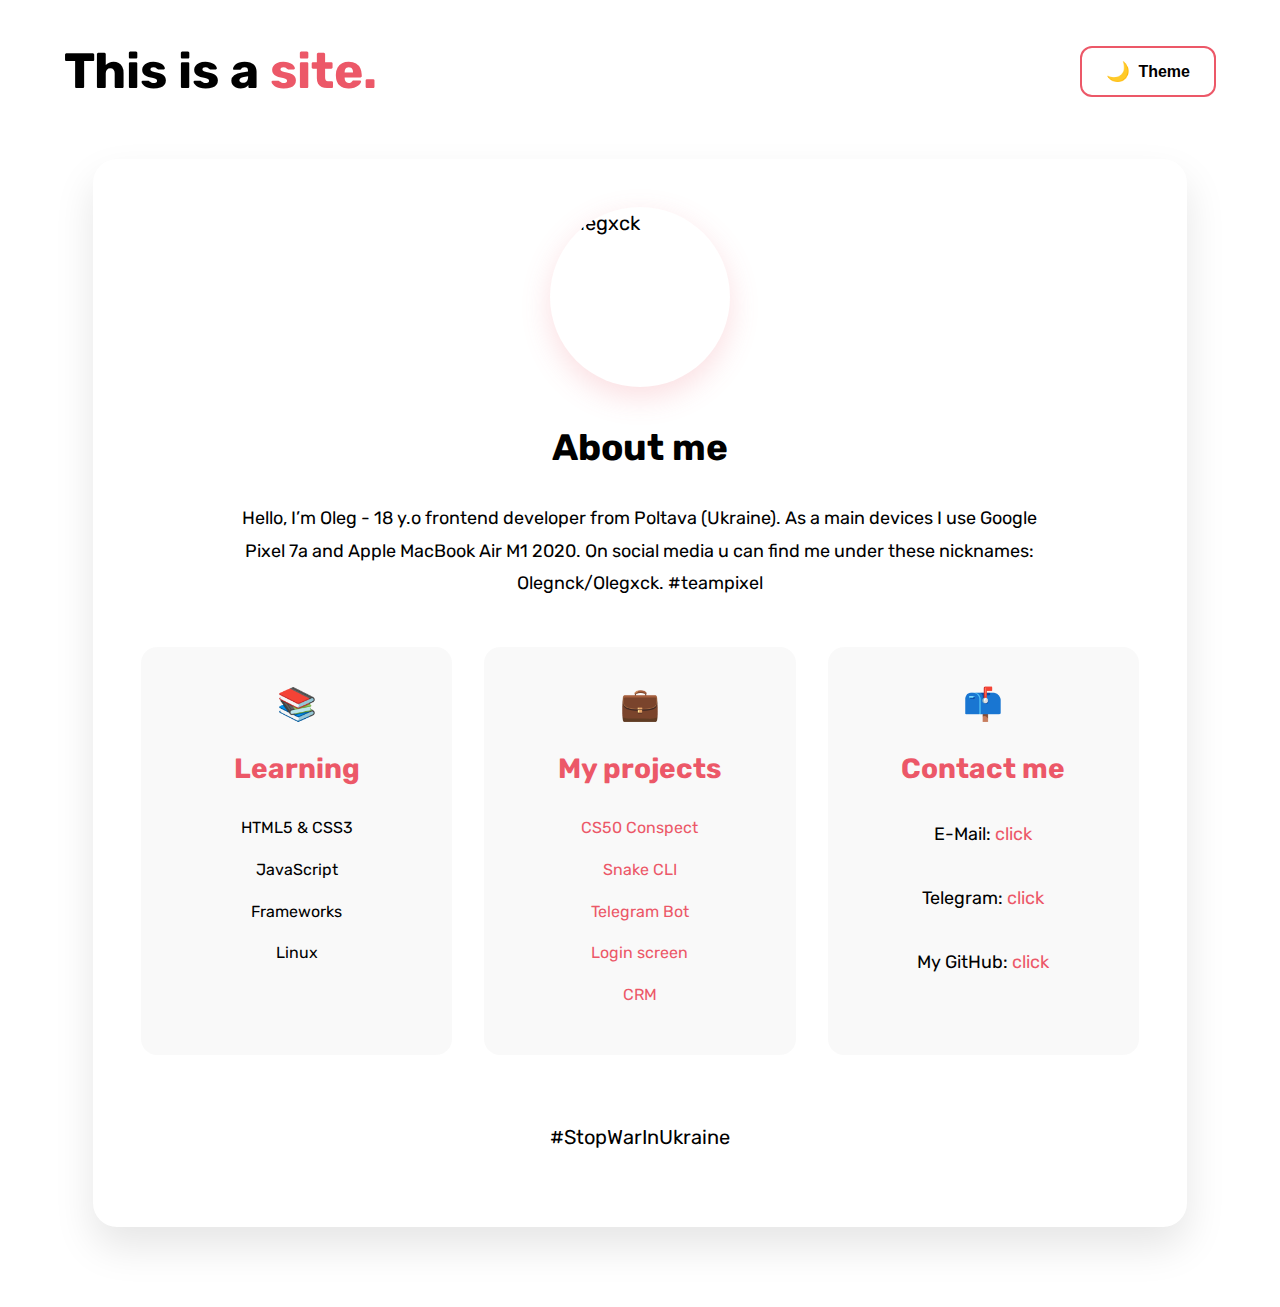
==== commit 7363c88f: "Add files via upload" ====
--- a/index.html
+++ b/index.html
@@ -32,7 +32,10 @@
         />
         <section class="card__about">
           <h2 class="card__title">About me</h2>
-          <div class="card__text">
+          <div class="card__text">              Hello, I’m Oleg - 18 y.o frontend developer from Poltava (Ukraine). 
+            As a main devices I use Google Pixel 7a and Apple MacBook Air M1 2020.
+            On social media u can find me under these nicknames:
+            Olegnck/Olegxck. #teampixel </div>
         </section>
         <div class="desc_1">
           <section class="card__learning">
